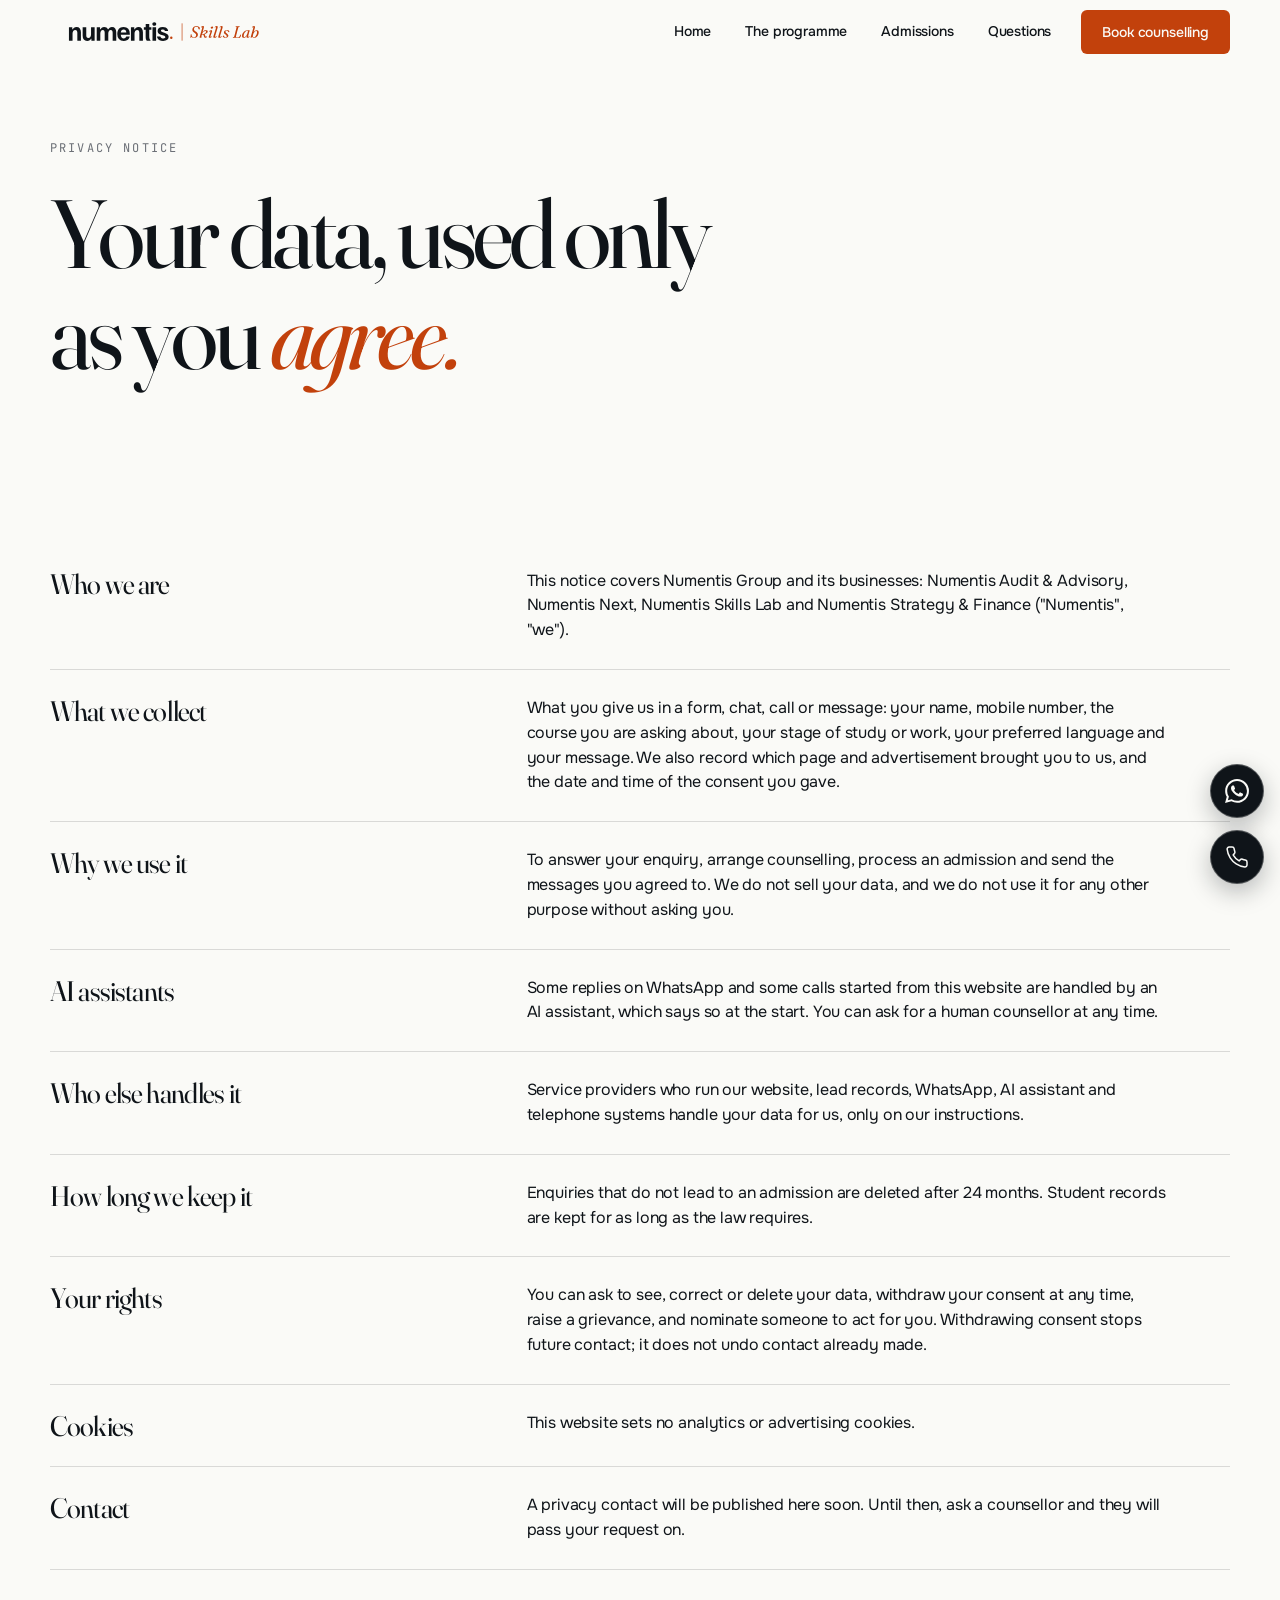
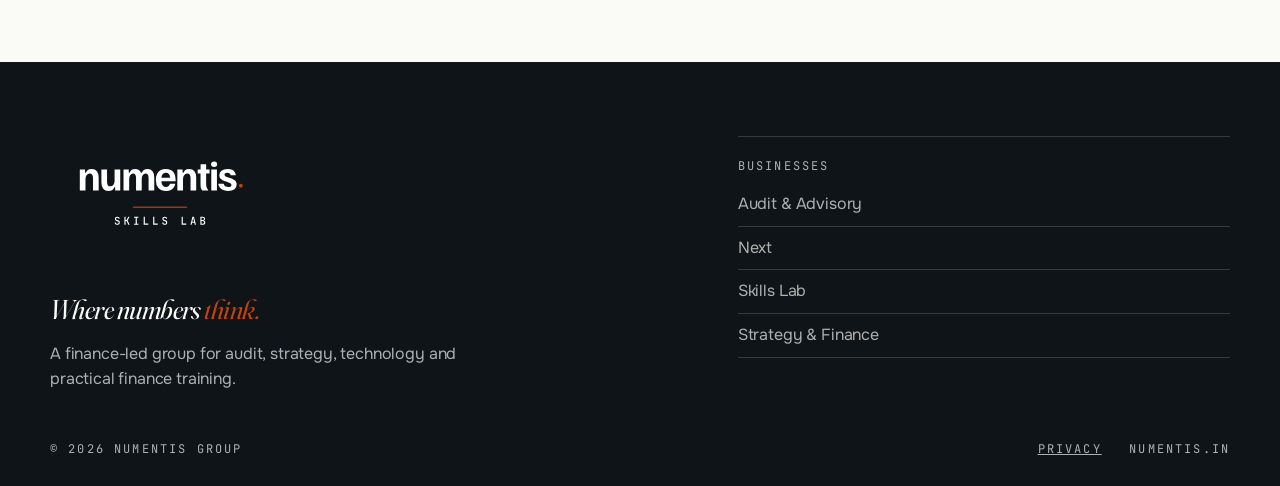
==== privacy.html @ 8b5a7e6c "Add privacy notice page (needed to publish the Meta WhatsApp app) Client's draft wording, adjusted t" ====
<!doctype html>
<html lang="en" class="no-js">
<head>
<meta charset="utf-8">
<meta name="viewport" content="width=device-width,initial-scale=1">
<title>Privacy notice | Numentis Skills Lab</title>
<meta name="description" content="How Numentis uses the details you share in forms, WhatsApp chats and calls.">
<meta name="theme-color" content="#FAFAF7">
<meta property="og:title" content="Privacy notice | Numentis Skills Lab">
<meta property="og:description" content="How Numentis uses the details you share in forms, WhatsApp chats and calls.">
<meta property="og:type" content="website">
<link rel="icon" href="/assets/favicon.svg" type="image/svg+xml">
<link rel="apple-touch-icon" href="/assets/apple-touch-icon.png">
<link rel="preload" href="/assets/fonts/fraunces-normal.woff2" as="font" type="font/woff2" crossorigin>
<link rel="preload" href="/assets/fonts/onest.woff2" as="font" type="font/woff2" crossorigin>
<link rel="stylesheet" href="/assets/site.css">
</head>
<body>
<a class="skip" href="#main">Skip to content</a>
<div class="progress" aria-hidden="true"></div>
<header class="head">
  <div class="wrap">
    <a class="brand" href="/" aria-label="Numentis Skills Lab, home"><img src="/assets/logo-skills-lab-horizontal-ink.svg" width="226" height="52" alt="Numentis Skills Lab"></a>
    <nav class="nav" aria-label="Main">
      <a href="/">Home</a>
      <a href="/programme">The programme</a>
      <a href="/#admissions">Admissions</a>
      <a href="/programme#questions">Questions</a>
      <a class="btn btn--primary" href="#" data-counsel>Book counselling</a>
    </nav>
    <button class="burger" id="menuOpen" aria-label="Open menu" aria-expanded="false" aria-controls="menu"><i></i></button>
  </div>
</header>
<div class="menu dark" id="menu" aria-hidden="true">
  <div class="menu__top"><img src="/assets/logo-skills-lab-horizontal-white.svg" width="192" height="44" alt="Numentis Skills Lab"><button class="menu__x" id="menuX" aria-label="Close menu">&times;</button></div>
  <nav aria-label="Mobile">
    <a href="/">Home</a>
    <a href="/programme">The programme</a>
    <a href="/#admissions">Admissions</a>
    <a href="/programme#questions">Questions</a>
  </nav>
  <a class="btn btn--primary" href="#" data-counsel>Book counselling</a>
</div>

<main id="main">
<section class="phero">
  <div class="wrap">
    <p class="label">Privacy notice</p>
    <h1 aria-label="Your data, used only as you agree."><span class="ln" aria-hidden="true"><span>Your data, used only</span></span><span class="ln" aria-hidden="true"><span>as you <em>agree.</em></span></span></h1>
  </div>
</section>
<section class="sec legal">
  <div class="wrap">
<div class="legal__row"><h2>Who we are</h2><p>This notice covers Numentis Group and its businesses: Numentis Audit &amp; Advisory, Numentis Next, Numentis Skills Lab and Numentis Strategy &amp; Finance ("Numentis", "we").</p></div><div class="legal__row"><h2>What we collect</h2><p>What you give us in a form, chat, call or message: your name, mobile number, the course you are asking about, your stage of study or work, your preferred language and your message. We also record which page and advertisement brought you to us, and the date and time of the consent you gave.</p></div><div class="legal__row"><h2>Why we use it</h2><p>To answer your enquiry, arrange counselling, process an admission and send the messages you agreed to. We do not sell your data, and we do not use it for any other purpose without asking you.</p></div><div class="legal__row"><h2>AI assistants</h2><p>Some replies on WhatsApp and some calls started from this website are handled by an AI assistant, which says so at the start. You can ask for a human counsellor at any time.</p></div><div class="legal__row"><h2>Who else handles it</h2><p>Service providers who run our website, lead records, WhatsApp, AI assistant and telephone systems handle your data for us, only on our instructions.</p></div><div class="legal__row"><h2>How long we keep it</h2><p>Enquiries that do not lead to an admission are deleted after 24 months. Student records are kept for as long as the law requires.</p></div><div class="legal__row"><h2>Your rights</h2><p>You can ask to see, correct or delete your data, withdraw your consent at any time, raise a grievance, and nominate someone to act for you. Withdrawing consent stops future contact; it does not undo contact already made.</p></div><div class="legal__row"><h2>Cookies</h2><p>This website sets no analytics or advertising cookies.</p></div><div class="legal__row"><h2>Contact</h2><p>A privacy contact will be published here soon. Until then, ask a counsellor and they will pass your request on.</p></div>
  </div>
</section>
</main>
<footer class="foot">
  <div class="wrap">
    <div class="foot__grid">
      <div class="foot__brand">
        <img src="/assets/logo-skills-lab-stacked-white.svg" width="220" height="116" alt="Numentis Skills Lab">
        <p class="tag">Where numbers <em>think.</em></p>
        <p class="about">A finance-led group for audit, strategy, technology and practical finance training.</p>
      </div>
      <div class="foot__biz">
        <p class="label" style="margin-bottom:8px">Businesses</p>
        <ul><li>Audit &amp; Advisory</li><li>Next</li><li>Skills Lab</li><li>Strategy &amp; Finance</li></ul>
      </div>
    </div>
    <div class="foot__base"><p class="label">&copy; 2026 Numentis Group</p><p class="label"><a href="/privacy">Privacy</a> &nbsp; numentis.in</p></div>
  </div>
</footer>

<dialog id="counsel" aria-labelledby="dlgT">
  <div class="dlg">
    <form novalidate data-endpoint="/api/lead">
      <div class="dlg__top"><div><p class="label">Counselling</p><h2 id="dlgT">Book a counselling <em>session.</em></h2></div><button type="button" class="x" data-close aria-label="Close">&times;</button></div>
      <p class="s">Leave your number and a counsellor will call or WhatsApp you, in English or Malayalam.</p>
      <div class="field"><label class="label" for="fullname">Your name</label><input id="fullname" name="fullname" autocomplete="name" required></div>
      <div class="field"><label class="label" for="mobile">Mobile number (WhatsApp)</label><input id="mobile" name="mobile" type="tel" inputmode="tel" autocomplete="tel" placeholder="+91" required></div>
      <div class="field"><label class="label" for="who">You are</label><select id="who" name="who" required><option value="">Choose one</option><option>Final-year student</option><option>Graduate, looking for work</option><option>Working in accounts</option><option>Parent or guardian</option><option>Other</option></select></div>
      <div class="field"><label class="label" for="lang">Talk to me in</label><select id="lang" name="lang"><option>English</option><option>Malayalam</option></select></div>
      <div class="field field--c"><input type="checkbox" id="consent" name="consent"><label for="consent">I agree that Numentis may contact me about this enquiry by phone, WhatsApp or email.</label></div>
      <p class="err" role="alert"></p>
      <button class="btn btn--primary" type="submit">Book counselling</button>
    </form>
    
    <div class="done" hidden>
      <div class="dlg__top"><div><p class="label">Counselling</p><h2>Thank you.</h2></div><button type="button" class="x" data-close aria-label="Close">&times;</button></div>
      <p class="s">Preview: this form is not yet connected to the lead system, so nothing was sent.</p>
    </div>
  </div>
</dialog>

<div class="dock" role="group" aria-label="Contact"><button type="button" class="dock__b" data-counsel aria-label="Ask a counsellor to WhatsApp you" title="Ask a counsellor to WhatsApp you"><svg viewBox="0 0 24 24" fill="currentColor" aria-hidden="true"><path d="M17.472 14.382c-.297-.149-1.758-.867-2.03-.967-.273-.099-.471-.148-.67.15-.197.297-.767.966-.94 1.164-.173.199-.347.223-.644.075-.297-.15-1.255-.463-2.39-1.475-.883-.788-1.48-1.761-1.653-2.059-.173-.297-.018-.458.13-.606.134-.133.298-.347.446-.52.149-.174.198-.298.298-.497.099-.198.05-.371-.025-.52-.075-.149-.669-1.612-.916-2.207-.242-.579-.487-.5-.669-.51-.173-.008-.371-.01-.57-.01-.198 0-.52.074-.792.372-.272.297-1.04 1.016-1.04 2.479 0 1.462 1.065 2.875 1.213 3.074.149.198 2.096 3.2 5.077 4.487.709.306 1.262.489 1.694.625.712.227 1.36.195 1.871.118.571-.085 1.758-.719 2.006-1.413.248-.694.248-1.289.173-1.413-.074-.124-.272-.198-.57-.347m-5.421 7.403h-.004a9.87 9.87 0 0 1-5.031-1.378l-.361-.214-3.741.982.998-3.648-.235-.374a9.86 9.86 0 0 1-1.51-5.26c.001-5.45 4.436-9.884 9.888-9.884 2.64 0 5.122 1.03 6.988 2.898a9.825 9.825 0 0 1 2.893 6.994c-.003 5.45-4.437 9.884-9.885 9.884m8.413-18.297A11.815 11.815 0 0 0 12.05 0C5.495 0 .16 5.335.157 11.892c0 2.096.547 4.142 1.588 5.945L.057 24l6.305-1.654a11.882 11.882 0 0 0 5.683 1.448h.005c6.554 0 11.89-5.335 11.893-11.893a11.821 11.821 0 0 0-3.48-8.413z"/></svg></button><button type="button" class="dock__b" data-counsel aria-label="Request a call back" title="Request a call back"><svg viewBox="0 0 24 24" fill="none" stroke="currentColor" stroke-width="1.5" stroke-linejoin="round" aria-hidden="true"><path d="M22 16.92v3a2 2 0 0 1-2.18 2 19.79 19.79 0 0 1-8.63-3.07 19.5 19.5 0 0 1-6-6 19.79 19.79 0 0 1-3.07-8.67A2 2 0 0 1 4.11 2h3a2 2 0 0 1 2 1.72c.13.96.36 1.9.7 2.81a2 2 0 0 1-.45 2.11L8.09 9.91a16 16 0 0 0 6 6l1.27-1.27a2 2 0 0 1 2.11-.45c.91.34 1.85.57 2.81.7A2 2 0 0 1 22 16.92z"/></svg></button></div>
<script src="/assets/site.js" defer></script>
</body>
</html>
---- assets/site.css ----
/* Numentis Skills Lab — brand rules from the Numentis Brand Manual (ch 05–08, 8.1)
   Palette: #C2410C terracotta · #0F1419 ink · #FAFAF7 paper · #F5F1EA cream · #6B6F76 mute grey.
   Type: Fraunces (display) · Onest (body) · JetBrains Mono (labels, numerics). */
/* Brand typefaces, self-hosted (SIL OFL): Fraunces, Onest, JetBrains Mono. Latin subsets; the rupee sign comes from Fraunces. */
@font-face{font-family:'Fraunces';font-style:normal;font-weight:100 900;font-display:swap;src:url(/assets/fonts/fraunces-normal.woff2) format('woff2')}
@font-face{font-family:'Fraunces';font-style:italic;font-weight:100 900;font-display:swap;src:url(/assets/fonts/fraunces-italic.woff2) format('woff2')}
@font-face{font-family:'Fraunces';font-style:normal;font-weight:100 900;font-display:swap;src:url(/assets/fonts/fraunces-rupee.woff2) format('woff2');unicode-range:U+20B9}
@font-face{font-family:'Onest';font-style:normal;font-weight:100 900;font-display:swap;src:url(/assets/fonts/onest.woff2) format('woff2')}
@font-face{font-family:'JetBrains Mono';font-style:normal;font-weight:400;font-display:swap;src:url(/assets/fonts/jetbrains-mono-400.woff2) format('woff2')}
@font-face{font-family:'JetBrains Mono';font-style:normal;font-weight:500;font-display:swap;src:url(/assets/fonts/jetbrains-mono-500.woff2) format('woff2')}
:root{
  --terra:#C2410C;--ink:#0F1419;--paper:#FAFAF7;--cream:#F5F1EA;--mute:#6B6F76;
  --hair:rgba(15,20,25,.14);--hair-d:rgba(250,250,247,.16);--on-dark:rgba(250,250,247,.68);
  --serif:'Fraunces',Georgia,serif;--sans:'Onest',system-ui,-apple-system,sans-serif;--mono:'JetBrains Mono',ui-monospace,monospace;
  --gut:clamp(20px,3.6vw,51.84px);--max:1180px;--hdr:64px;
  --ease:cubic-bezier(.2,.8,.2,1);
}
*,*::before,*::after{box-sizing:border-box}
html{scroll-behavior:smooth;-webkit-text-size-adjust:100%;scroll-padding-top:calc(var(--hdr) + 12px)}
body{margin:0;background:var(--paper);color:var(--ink);font-family:var(--sans);font-size:16px;font-weight:400;line-height:1.55;letter-spacing:-.01em;-webkit-font-smoothing:antialiased;overflow-x:hidden}
img,svg{display:block;max-width:100%}
a{color:inherit}
ul{list-style:none;margin:0;padding:0}
p{margin:0}
h1,h2,h3{margin:0;font-weight:400}
h1,h2{font-family:var(--serif);font-weight:400;line-height:1.05;letter-spacing:-.03em;font-variation-settings:"opsz" 144}
h1 em,h2 em{font-style:italic;color:var(--terra)}
h3{font-family:var(--serif);font-weight:400;line-height:1.15;letter-spacing:-.02em;font-variation-settings:"opsz" 72}
.label,.eyebrow{font-family:var(--mono);font-size:11px;font-weight:400;letter-spacing:.18em;text-transform:uppercase;line-height:1.5;color:var(--mute)}
.metric{font-family:var(--mono);font-weight:500;font-variant-numeric:tabular-nums;letter-spacing:-.02em}
.wrap{width:100%;max-width:calc(var(--max) + var(--gut)*2);margin-inline:auto;padding-inline:var(--gut)}
.skip{position:absolute;left:-999px;top:8px;background:var(--ink);color:var(--paper);padding:10px 16px;z-index:100;border-radius:4px}
.skip:focus{left:8px}
:focus-visible{outline:2px solid var(--terra);outline-offset:3px}

/* progress rule */
.progress{position:fixed;left:0;top:0;height:2px;width:100%;background:var(--terra);transform:scaleX(0);transform-origin:left;z-index:60}

/* buttons */
.btn{display:inline-flex;align-items:center;justify-content:center;gap:10px;min-height:50px;padding:0 26px;border:1px solid transparent;border-radius:6px;font:500 15px/1 var(--sans);letter-spacing:-.01em;text-decoration:none;cursor:pointer;transition:background .25s ease,color .25s ease,border-color .25s ease,transform .25s var(--ease)}
.btn--primary{background:var(--terra);color:var(--paper)}
.btn--primary:hover{background:var(--ink);color:var(--paper);transform:translateY(-2px)}
.dark .btn--primary:hover{background:var(--paper);color:var(--ink)}
.btn--line{border-color:currentColor;background:transparent;color:inherit}
.btn--line:hover{background:var(--ink);color:var(--paper);border-color:var(--ink);transform:translateY(-2px)}
.dark .btn--line{background:var(--ink)}
.dark .btn--line:hover{background:var(--paper);color:var(--ink);border-color:var(--paper)}
.btn .arr{display:inline-block;transition:transform .25s var(--ease)}
.btn:hover .arr{transform:translateX(4px)}

/* header */
.head{position:sticky;top:0;z-index:50;background:rgba(250,250,247,.92);backdrop-filter:saturate(1.2) blur(10px);-webkit-backdrop-filter:saturate(1.2) blur(10px);border-bottom:1px solid transparent;transition:border-color .3s ease}
.head.scrolled{border-bottom-color:var(--hair)}
.head .wrap{display:flex;align-items:center;justify-content:space-between;height:var(--hdr);gap:24px}
.brand{display:block;padding:10px 0}
.brand img{height:52px;width:auto}
.nav{display:flex;align-items:center;gap:6px}
.nav a{position:relative;padding:10px 14px;text-decoration:none;font-weight:500;font-size:14px}
.nav a::after{content:"";position:absolute;left:14px;right:14px;bottom:5px;height:1px;background:var(--ink);transform:scaleX(0);transform-origin:left;transition:transform .35s var(--ease)}
.nav a:hover::after,.nav a[aria-current="page"]::after{transform:scaleX(1)}
.head .btn{min-height:44px;padding:0 20px;margin-left:10px}
.burger{display:none;width:46px;height:46px;border:1px solid var(--ink);border-radius:6px;background:transparent;cursor:pointer;position:relative}
.burger i,.burger i::before{position:absolute;left:12px;right:12px;height:1.5px;background:var(--ink);content:"";transition:transform .3s var(--ease)}
.burger i{top:21px}.burger i::before{left:0;right:0;top:-6px;box-shadow:0 12px 0 var(--ink)}
.menu{position:fixed;inset:0;z-index:70;background:var(--ink);color:var(--paper);padding:0 var(--gut) 32px;display:flex;flex-direction:column;visibility:hidden;clip-path:inset(0 0 100% 0);transition:clip-path .5s var(--ease),visibility 0s .5s}
.menu.open{visibility:visible;clip-path:inset(0);transition:clip-path .5s var(--ease)}
.menu__top{display:flex;justify-content:space-between;align-items:center;height:var(--hdr)}
.menu__top img{height:44px;width:auto}
.menu__x{width:46px;height:46px;border:1px solid var(--hair-d);border-radius:6px;background:transparent;color:var(--paper);cursor:pointer;font:400 22px/1 var(--sans)}
.menu nav{display:flex;flex-direction:column;margin-top:8vh;flex:1}
.menu nav a{font-family:var(--serif);font-size:clamp(2.2rem,7.2vw,2.45rem);line-height:1.15;letter-spacing:-.03em;font-variation-settings:"opsz" 144;text-decoration:none;padding:8px 0;border-bottom:1px solid var(--hair-d)}
.menu .btn{width:100%;margin-top:24px}

/* sections */
.sec{padding-block:clamp(72px,7.2vw,108px);position:relative}
.sec--cream{background:var(--cream)}
.dark{background:var(--ink);color:var(--paper)}
.dark .label,.dark .eyebrow{color:var(--on-dark)}
.rule{height:1px;background:var(--hair);border:0;margin:0}

/* HERO ------------------------------------------------ */
.hero{position:relative;overflow:hidden;min-height:calc(100svh - var(--hdr));display:flex;flex-direction:column;justify-content:space-between;padding-top:clamp(40px,5.04vw,69.12px)}
.hero__ruled,.hero__lit,.hero__grain{position:absolute;inset:0;pointer-events:none}
.hero__ruled{background-image:repeating-linear-gradient(to bottom,transparent 0 51px,rgba(107,111,118,.14) 51px 52px)}
.hero__lit{background-image:repeating-linear-gradient(to bottom,transparent 0 51px,rgba(250,250,247,.38) 51px 52px);-webkit-mask-image:radial-gradient(circle 280px at var(--mx,70%) var(--my,35%),#000 0,transparent 100%);mask-image:radial-gradient(circle 280px at var(--mx,70%) var(--my,35%),#000 0,transparent 100%)}
.hero__grain{opacity:.5;mix-blend-mode:soft-light;background-image:url("data:image/svg+xml;utf8,<svg xmlns='http://www.w3.org/2000/svg' width='220' height='220'><filter id='n'><feTurbulence type='fractalNoise' baseFrequency='.9' numOctaves='2' stitchTiles='stitch'/><feColorMatrix values='0 0 0 0 1  0 0 0 0 1  0 0 0 0 1  0 0 0 .55 0'/></filter><rect width='100%' height='100%' filter='url(%23n)'/></svg>")}
.hero .wrap{position:relative}
.hero__eyebrow{display:flex;justify-content:space-between;gap:16px;flex-wrap:wrap}
.hero h1{font-size:clamp(3.4rem,9.5vw,9rem);margin-top:clamp(24px,3.6vw,46.08px);letter-spacing:-.04em}
.hero h1 .ln{display:block;overflow:hidden;padding-bottom:.08em;margin-bottom:-.08em}
.hero h1 .ln>span{display:inline-block}
.hero__row{display:grid;grid-template-columns:minmax(0,1fr) minmax(0,1fr);gap:clamp(24px,3.6vw,57.6px);align-items:end;margin-top:clamp(32px,3.6vw,51.84px)}
.hero__lead{font-size:clamp(14.4px,1.08vw,14.4px);line-height:1.5;color:var(--on-dark);max-width:30em}
.hero__act{display:flex;flex-wrap:wrap;gap:12px;justify-content:flex-end}
.hero__note{margin-top:20px;text-align:right}
.ticker{position:relative;border-top:1px solid var(--hair-d);margin-top:clamp(40px,4.32vw,63.36px);overflow:hidden;padding:18px 0}
.ticker__track{display:flex;width:max-content;animation:tick 38s linear infinite}
.ticker__track span{font-family:var(--mono);font-size:12px;letter-spacing:.18em;text-transform:uppercase;color:var(--on-dark);padding-right:36px;white-space:nowrap}
.ticker__track span::after{content:"—";margin-left:36px;color:var(--mute)}
@keyframes tick{to{transform:translateX(-50%)}}

/* intro words */
.js .hero h1 .ln>span{transform:translateY(105%);transition:transform 1s var(--ease)}
.js .hero.go h1 .ln>span{transform:none}
.js .hero.go h1 .ln:nth-child(2)>span{transition-delay:.12s}
.js .hero [data-in]{opacity:0;transform:translateY(16px);transition:opacity .8s ease,transform .9s var(--ease)}
.js .hero.go [data-in]{opacity:1;transform:none}
.js .hero.go [data-in="1"]{transition-delay:.5s}.js .hero.go [data-in="2"]{transition-delay:.65s}.js .hero.go [data-in="3"]{transition-delay:.8s}

/* GAP — words light up on scroll */
.gap{padding-block:clamp(88px,8.64vw,129.6px)}
.gap__t{font-family:var(--serif);font-weight:400;font-size:clamp(1.9rem,3.17vw,2.81rem);line-height:1.12;letter-spacing:-.03em;font-variation-settings:"opsz" 144;max-width:22em;margin-top:28px}
.gap__t .w{color:rgba(15,20,25,.2);transition:color .35s ease}
.gap__t .w.lit{color:var(--ink)}
.no-js .gap__t .w{color:var(--ink)}
.gap__p{margin-top:48px;max-width:36em;color:rgba(15,20,25,.8);font-size:16px}
.gap h2{font-size:clamp(2.4rem,4.32vw,4.03rem);margin-top:24px}

/* position */
.pos__t{font-family:var(--serif);font-weight:400;font-size:clamp(1.6rem,2.3vw,1.94rem);line-height:1.15;letter-spacing:-.03em;font-variation-settings:"opsz" 144;max-width:22em;margin-top:22px}

/* PROGRAMME AT A GLANCE (scroll spy) */
.glance{display:grid;grid-template-columns:minmax(0,5fr) minmax(0,6fr);gap:clamp(32px,4.32vw,79.2px)}
.glance__stick{position:sticky;top:calc(var(--hdr) + 40px);align-self:start}
.glance h2{font-size:clamp(2.4rem,3.74vw,3.46rem);margin-top:22px}
.glance__sub{margin-top:24px;max-width:28em;color:rgba(15,20,25,.8);font-size:16px}
.now{margin-top:44px;border-top:1px solid var(--ink);padding-top:18px}
.now__n{font-size:clamp(4.5rem,6.48vw,6.12rem);line-height:.9;color:var(--ink)}
.now__n small{font-size:.28em;color:var(--mute);margin-left:.4em;letter-spacing:0}
.now__t{margin-top:12px;font-family:var(--serif);font-size:clamp(1.22rem,1.44vw,1.22rem);letter-spacing:-.02em;min-height:2.4em;transition:opacity .25s ease}
.glance__go{margin-top:30px}
.tasks li{padding:clamp(30px,3.96vw,50.4px) 0;border-top:1px solid var(--hair);display:grid;grid-template-columns:5.5em 1fr;gap:20px;opacity:.32;transition:opacity .4s ease}
.tasks li:last-child{border-bottom:1px solid var(--hair)}
.tasks li.on{opacity:1}
.tasks .code{font-family:var(--mono);font-weight:500;font-size:clamp(1.3rem,1.58vw,1.37rem);letter-spacing:.02em;padding-top:.25em}
.tasks h3{font-size:clamp(1.6rem,2.23vw,1.94rem);letter-spacing:-.03em;line-height:1.1}
.tasks .tool{display:inline-block;margin-top:16px;border:1px solid var(--hair);border-radius:4px;padding:5px 10px}
.no-js .tasks li{opacity:1}
.stats{display:grid;grid-template-columns:repeat(4,minmax(0,1fr));margin-top:clamp(56px,5.76vw,79.2px);border-top:1px solid var(--ink)}
.stats>div{padding:26px 24px 0 0}
.stats>div+div{padding-left:24px;border-left:1px solid var(--hair)}
.stats .metric{font-size:clamp(1.6rem,2.45vw,2.23rem);line-height:1.05;display:block;margin-top:10px;white-space:nowrap}

/* WHO — big rows */
.who__h{font-size:clamp(2.4rem,4.46vw,4.18rem);margin-top:24px;max-width:12em}
.rows{margin-top:clamp(40px,4.32vw,57.6px);border-top:1px solid var(--ink)}
.rows li{display:grid;grid-template-columns:4em 1fr;gap:16px;align-items:baseline;padding:clamp(22px,2.3vw,28.8px) 0;border-bottom:1px solid var(--hair);transition:padding-left .45s var(--ease),background .3s ease}
.rows li:hover{padding-left:clamp(10px,1.44vw,20.16px);background:var(--paper)}
.rows .n{font-family:var(--mono);font-size:12px;letter-spacing:.18em;color:var(--mute)}
.rows h3{font-size:clamp(1.5rem,2.45vw,2.16rem);letter-spacing:-.03em}

/* STEPS */
.steps h2{font-size:clamp(2.4rem,4.32vw,3.89rem);margin-top:24px}
.steps__intro{margin-top:24px;max-width:30em;color:rgba(15,20,25,.8);font-size:16px}
.steps__grid{display:grid;grid-template-columns:repeat(3,minmax(0,1fr));gap:clamp(20px,2.16vw,34.56px);margin-top:clamp(48px,5.04vw,69.12px);position:relative}
.steps__line{position:absolute;left:0;right:0;top:0;height:1px;background:var(--hair)}
.steps__line i{position:absolute;inset:0;background:var(--terra);transform:scaleX(0);transform-origin:left;transition:transform 1.6s var(--ease)}
.steps__grid.in .steps__line i{transform:scaleX(1)}
.step{padding-top:28px}
.step .metric{font-size:clamp(2.6rem,3.6vw,3.17rem);line-height:1;color:var(--ink)}
.step h3{font-size:clamp(1.37rem,1.58vw,1.37rem);margin-top:22px}
.step p{margin-top:12px;color:rgba(15,20,25,.8);max-width:24em}

/* CTA */
.cta{text-align:left}
.cta__grid{display:grid;grid-template-columns:minmax(0,1.2fr) minmax(0,.8fr);gap:clamp(28px,4.32vw,72px);align-items:end}
.cta h2{font-size:clamp(2.4rem,4.32vw,3.89rem);margin-top:22px}
.cta p.lead{font-size:16px;color:rgba(15,20,25,.8);max-width:26em}
.cta .btn{margin-top:26px}
.talk{display:flex;flex-wrap:wrap;gap:12px}
.legal__row{display:grid;grid-template-columns:minmax(0,1fr) minmax(0,1.6fr);gap:clamp(16px,2.88vw,46px);padding:26px 0;border-bottom:1px solid var(--hair)}
.legal__row h2{font-size:clamp(1.5rem,2.2vw,1.9rem)}
.legal__row p{max-width:40em}
.foot__base a{color:inherit}
@media (max-width:700px){.legal__row{grid-template-columns:1fr}}
.dock{position:fixed;right:max(16px,env(safe-area-inset-right));bottom:max(16px,env(safe-area-inset-bottom));z-index:40;display:flex;flex-direction:column;gap:12px;transition:transform .4s var(--ease)}
.voice-on .dock{transform:translateY(-88px)}
.dock__b{width:54px;height:54px;padding:0;border-radius:50%;display:grid;place-items:center;background:var(--ink);color:var(--paper);border:1px solid rgba(250,250,247,.28);box-shadow:0 8px 24px rgba(15,20,25,.28);cursor:pointer;transition:transform .25s var(--ease),background .25s ease,color .25s ease,border-color .25s ease}
.dock__b:hover,.dock__b:focus-visible{transform:translateY(-2px);background:var(--paper);color:var(--ink);border-color:var(--ink)}
.dock__b svg{width:24px;height:24px}
@media (max-width:700px){.dock{gap:10px}.dock__b{width:50px;height:50px}}
.cta .talk .btn,.dlg .talk .btn{margin-top:12px}

/* FOOTER */
.foot{background:var(--ink);color:var(--paper);padding:clamp(56px,5.76vw,79.2px) 0 28px}
.foot__grid{display:grid;grid-template-columns:minmax(0,1.3fr) minmax(0,1fr);gap:48px;align-items:start}
.foot__brand img{width:220px;height:auto}
.foot .tag{font-family:var(--serif);font-style:italic;font-size:1.7rem;letter-spacing:-.02em;font-variation-settings:"opsz" 144;margin-top:36px}
.foot .about{margin-top:12px;color:var(--on-dark);max-width:26em}
.foot__biz{border-top:1px solid var(--hair-d);padding-top:20px}
.foot__biz li{padding:9px 0;border-bottom:1px solid var(--hair-d);color:var(--on-dark)}
.foot__biz li.me{color:var(--paper)}
.foot__base{margin-top:48px;display:flex;justify-content:space-between;gap:16px;flex-wrap:wrap}

/* PROGRAMME PAGE ------------------------------------- */
.phero{padding-top:clamp(56px,5.76vw,86.4px);padding-bottom:clamp(48px,5.04vw,69.12px)}
.phero h1{font-size:clamp(3rem,7.56vw,7.2rem);margin-top:26px;letter-spacing:-.04em}
.phero h1 .ln{display:block;overflow:hidden;padding-bottom:.08em;margin-bottom:-.08em}
.phero h1 .ln>span{display:inline-block}
.js .phero h1 .ln>span{transform:translateY(105%);transition:transform 1s var(--ease)}
.js .phero.go h1 .ln>span{transform:none}
.js .phero.go h1 .ln:nth-child(2)>span{transition-delay:.12s}
.phero__lead{margin-top:clamp(28px,2.88vw,40.32px);max-width:32em;font-size:clamp(14.4px,1.08vw,14.4px);color:rgba(15,20,25,.8)}
.phero .btn{margin-top:30px}
.mods h2{font-size:clamp(2.2rem,3.6vw,3.17rem);margin-top:22px;max-width:14em}
.stack{margin-top:clamp(40px,4.32vw,57.6px);padding-bottom:clamp(20px,6vh,80px)}
.card{position:sticky;top:calc(var(--hdr) + 18px + var(--k)*16px);background:var(--paper);border:1px solid var(--ink);border-radius:6px;padding:clamp(24px,2.59vw,37.44px);margin-bottom:clamp(20px,5vh,56px);display:grid;grid-template-columns:minmax(0,1fr) minmax(0,1.7fr);gap:clamp(20px,2.88vw,46.08px);min-height:clamp(220px,34vh,320px)}
.card:nth-child(even){background:var(--cream)}
.card .metric{font-size:clamp(4rem,6.48vw,5.76rem);line-height:.9;color:var(--ink);display:block;margin-top:14px}
.card h3{font-size:clamp(1.6rem,2.16vw,1.87rem);letter-spacing:-.03em}
.card p:not(.label){margin-top:18px;color:rgba(15,20,25,.8);font-size:16px;max-width:34em}
.teach li{display:grid;grid-template-columns:minmax(0,1fr) minmax(0,1.3fr);gap:clamp(16px,2.88vw,46.08px);padding:26px 0;border-bottom:1px solid var(--hair)}
.teach li:first-child{border-top:1px solid var(--ink)}
.teach h3{font-size:clamp(1.3rem,1.58vw,1.3rem)}
.teach p{color:rgba(15,20,25,.8)}
.two{display:grid;grid-template-columns:minmax(0,1fr) minmax(0,1.2fr);gap:clamp(28px,4.32vw,72px);align-items:start}
.two h2{font-size:clamp(2.2rem,3.6vw,3.17rem);margin-top:22px}
.ticks li{padding:18px 0;border-bottom:1px solid var(--hair);font-size:16px}
.ticks li:first-child{border-top:1px solid var(--ink)}
.ticks li::before{content:"—";color:var(--mute);margin-right:14px}
.note{margin-top:28px;padding:20px 22px;border:1px solid var(--ink);border-radius:6px;background:var(--paper)}
.note p{margin-top:8px;color:rgba(15,20,25,.8)}
.fees{display:grid;grid-template-columns:repeat(2,minmax(0,1fr));margin-top:clamp(40px,4.32vw,57.6px);border-top:1px solid var(--ink)}
.fees>div{padding:26px 24px 0 0}
.fees>div+div{padding-left:24px;border-left:1px solid var(--hair)}
.fees .metric{display:block;font-size:clamp(2.6rem,5.04vw,4.32rem);line-height:1;margin-top:12px}
.fees__note{margin-top:28px;max-width:34em;color:rgba(15,20,25,.8);font-size:16px}
.faq{margin-top:clamp(36px,3.6vw,46.08px);border-top:1px solid var(--ink)}
.faq details{border-bottom:1px solid var(--hair)}
.faq summary{list-style:none;cursor:pointer;display:flex;justify-content:space-between;align-items:center;gap:24px;padding:24px 0;font-family:var(--serif);font-size:clamp(1.25rem,1.58vw,1.3rem);letter-spacing:-.02em;line-height:1.2;font-variation-settings:"opsz" 72}
.faq summary::-webkit-details-marker{display:none}
.faq summary i{position:relative;width:18px;height:18px;flex:none}
.faq summary i::before,.faq summary i::after{content:"";position:absolute;left:0;right:0;top:50%;height:1.5px;background:var(--ink);transition:transform .3s var(--ease)}
.faq summary i::after{transform:rotate(90deg)}
.faq details[open] summary i::after{transform:rotate(0)}
.faq details p{padding:0 0 26px;max-width:40em;color:rgba(15,20,25,.8);font-size:16px}

/* DIALOG */
dialog{border:0;padding:0;border-radius:8px;background:var(--paper);color:var(--ink);width:min(560px,calc(100vw - 32px));max-height:calc(100svh - 32px);overflow:auto}
dialog::backdrop{background:rgba(15,20,25,.72)}
.dlg{padding:clamp(24px,2.88vw,28.8px)}
.dlg__top{display:flex;justify-content:space-between;align-items:flex-start;gap:16px}
.dlg h2{font-size:clamp(1.87rem,2.88vw,1.87rem);margin-top:10px}
.dlg p.s{margin-top:12px;color:rgba(15,20,25,.8)}
.dlg .x{width:40px;height:40px;border:1px solid var(--hair);border-radius:6px;background:transparent;cursor:pointer;font-size:20px;line-height:1;color:var(--ink)}
.field{margin-top:18px}
.field label{display:block;margin-bottom:8px}
.field input,.field select{width:100%;min-height:50px;border:1px solid var(--ink);border-radius:6px;background:var(--paper);padding:0 14px;font:400 16px var(--sans);color:var(--ink)}
.field--c{display:flex;gap:12px;align-items:flex-start}
.field--c input{width:20px;height:20px;min-height:0;margin-top:2px;accent-color:var(--terra)}
.field--c label{margin:0;font-size:14px;line-height:1.45;color:rgba(15,20,25,.8)}
.dlg .btn{width:100%;margin-top:24px}
.err{margin-top:14px;color:var(--terra);font-size:14px;min-height:1.2em}
.done h2{margin-top:6px}

/* reveal */
.js [data-r]{opacity:0;transform:translateY(22px);transition:opacity .8s ease,transform .9s var(--ease);transition-delay:calc(var(--d,0)*.08s)}
.js [data-r].in{opacity:1;transform:none}

/* responsive */
@media (max-width:980px){
  .nav,.head .btn{display:none}
  .burger{display:block}
  .hero__row{grid-template-columns:1fr}
  .hero__act,.hero__note{justify-content:flex-start;text-align:left}
  .glance{grid-template-columns:1fr}
  .glance__stick{position:static}
  .now{display:none}
  .tasks li{opacity:1}
  .stats{grid-template-columns:repeat(2,minmax(0,1fr))}
  .stats>div:nth-child(3){border-left:0;padding-left:0}
  .stats>div:nth-child(n+3){margin-top:26px;border-top:1px solid var(--hair);padding-top:26px}
  .steps__grid{grid-template-columns:1fr}
  .cta__grid,.two,.foot__grid{grid-template-columns:1fr}
  .card{grid-template-columns:1fr;min-height:0;top:calc(var(--hdr) + 10px + var(--k)*10px)}
  .card .metric{font-size:3.4rem}
  .teach li{grid-template-columns:1fr;gap:8px}
}
@media (max-width:700px){
  .hero{min-height:0}
  .hero h1{font-size:clamp(3.4rem,17.5vw,7rem)}
  .hero__ruled{background-image:repeating-linear-gradient(to bottom,transparent 0 51px,rgba(107,111,118,.09) 51px 52px)}
  .hero__lit{opacity:.5}
  .phero h1{font-size:clamp(2.8rem,14vw,6rem)}
}
@media (max-width:560px){
  :root{--hdr:68px}
  .brand img{height:44px}
  .hero__act .btn{flex:1 1 100%}
  .fees{grid-template-columns:1fr}
  .fees>div+div{padding-left:0;border-left:0;margin-top:26px;border-top:1px solid var(--hair);padding-top:26px}
  .rows li{grid-template-columns:2.6em 1fr}
  .tasks li{grid-template-columns:3.6em 1fr}
}
@media (prefers-reduced-motion:reduce){
  *,*::before,*::after{animation:none!important;transition:none!important}
  html{scroll-behavior:auto}
  .js [data-r],.js .hero [data-in]{opacity:1;transform:none}
  .js .hero h1 .ln>span,.js .phero h1 .ln>span{transform:none}
  .gap__t .w{color:var(--ink)}
  .tasks li{opacity:1}
  .steps__line i{transform:scaleX(1)}
}

.stats .metric.sm,.fees .metric.sm{font-size:clamp(1.15rem,2vw,1.7rem);white-space:normal;line-height:1.2;padding-top:.5em}

.sec--cream .label,.card:nth-child(even) .label{color:rgba(15,20,25,.72)}
.foot .label{color:var(--on-dark)}
.note p.label{color:var(--mute);margin-top:0}
.rows .n{color:rgba(15,20,25,.72)}

.rs{font-family:var(--serif);font-weight:400;letter-spacing:0}
.arr svg{width:16px;height:16px;display:block}
.foot .tag em{color:var(--terra);font-style:italic}
/* v3 scale: compact layout, larger reading text, ticker anchored to bottom of first screen */
.hero{height:calc(100svh - var(--hdr));min-height:540px;padding-top:clamp(28px,4vw,56px)}
.hero h1{font-size:clamp(3.4rem,9vw,8.4rem);margin-top:clamp(16px,3vw,40px)}
.hero__row{margin-top:clamp(20px,3vw,44px)}
.hero__lead{font-size:clamp(17px,1.35vw,19px)}
.ticker{margin-top:auto;padding:14px 0}
.ticker__track span{font-size:12px}
.label{font-size:12px}
.card p:not(.label),.about,.foot__biz li{font-size:16px}
@media (max-width:700px){.hero{height:auto;min-height:calc(100svh - var(--hdr))}.hero h1{font-size:clamp(3.2rem,16vw,6.4rem)}.ticker{margin-top:32px}}
/* v4 hero: notebook grid. Every text row sits on a ruled line (pitch --rl). */
.hero{--rl:clamp(30px,min(3.05vw,5.2svh),48px);--hf:3;--bo1:.408;--bo2:-.665;--bo3:.338;--bo4:.405;height:calc(100svh - var(--hdr));min-height:470px;padding-top:var(--rl)}
.hero__ruled{background-image:repeating-linear-gradient(to bottom,transparent 0 calc(var(--rl) - 1px),rgba(107,111,118,.16) calc(var(--rl) - 1px) var(--rl))}
.hero__lit{background-image:repeating-linear-gradient(to bottom,transparent 0 calc(var(--rl) - 1px),rgba(250,250,247,.38) calc(var(--rl) - 1px) var(--rl))}
.hero__eyebrow{height:var(--rl);align-items:flex-start}
.hero__eyebrow .label{line-height:var(--rl);height:var(--rl);position:relative;top:calc(var(--bo1)*var(--rl) - 2px)}
.hero h1{font-size:calc(var(--rl)*var(--hf));line-height:1.05;margin-top:var(--rl);letter-spacing:-.04em}
.hero h1 .ln{height:calc(var(--rl)*4);padding:var(--rl) 0 0;margin:calc(var(--rl)*-1) 0 0;overflow:hidden;box-sizing:border-box}
.hero h1 .ln>span{display:block;line-height:1.05;position:relative;top:calc(var(--bo2)*var(--rl) - 2px)}
.hero__row{display:grid;grid-template-columns:minmax(0,1fr) minmax(0,1fr);gap:clamp(24px,3.6vw,57.6px);align-items:end;margin-top:var(--rl)}
.hero__row>div{min-height:calc(var(--rl)*3);display:flex;flex-direction:column;justify-content:flex-end}
.hero__lead{font-size:clamp(16px,calc(var(--rl)*.5),23px);line-height:var(--rl);letter-spacing:-.01em;font-weight:400;max-width:34em;position:relative;top:calc(var(--bo3)*var(--rl) - 2px)}
.hero__act{display:flex;flex-wrap:nowrap;align-items:flex-start;gap:12px;justify-content:flex-end;margin-top:0;height:var(--rl)}
.hero__act .btn{min-height:50px;height:auto;padding:0 26px;font-size:15px}
.hero__note{margin-top:20px;text-align:right;line-height:var(--rl);height:auto;margin-top:0;position:relative;top:calc(var(--bo4)*var(--rl) - 2px)}
.hero{justify-content:flex-start}
.hero .ticker{position:absolute;left:0;right:0;bottom:0;margin:0}
.phero__lead{font-size:clamp(16px,1.35vw,19px)}
@media (max-width:700px){
  .hero{--rl:26px;--hf:2.5;height:auto;min-height:0;padding-bottom:0}
  .hero h1{font-size:calc(var(--rl)*var(--hf))}
  .hero__row>div{min-height:0;display:block}
  .hero__act{justify-content:flex-start}
  .hero__act .btn{width:100%}
  .hero__note{text-align:left;margin-top:20px;top:0}
  .hero__row>div{margin-top:24px}
  .hero .ticker{position:relative;margin-top:32px}
}
@media (max-width:900px){.hero__act{height:auto;flex-wrap:wrap}.hero__note{margin-top:20px}.hero__row{grid-template-columns:1fr;align-items:start}.hero__row>div{min-height:0;display:block;margin-top:24px}.hero__act{justify-content:flex-start}.hero__note{text-align:left}.hero__lead{max-width:none}}
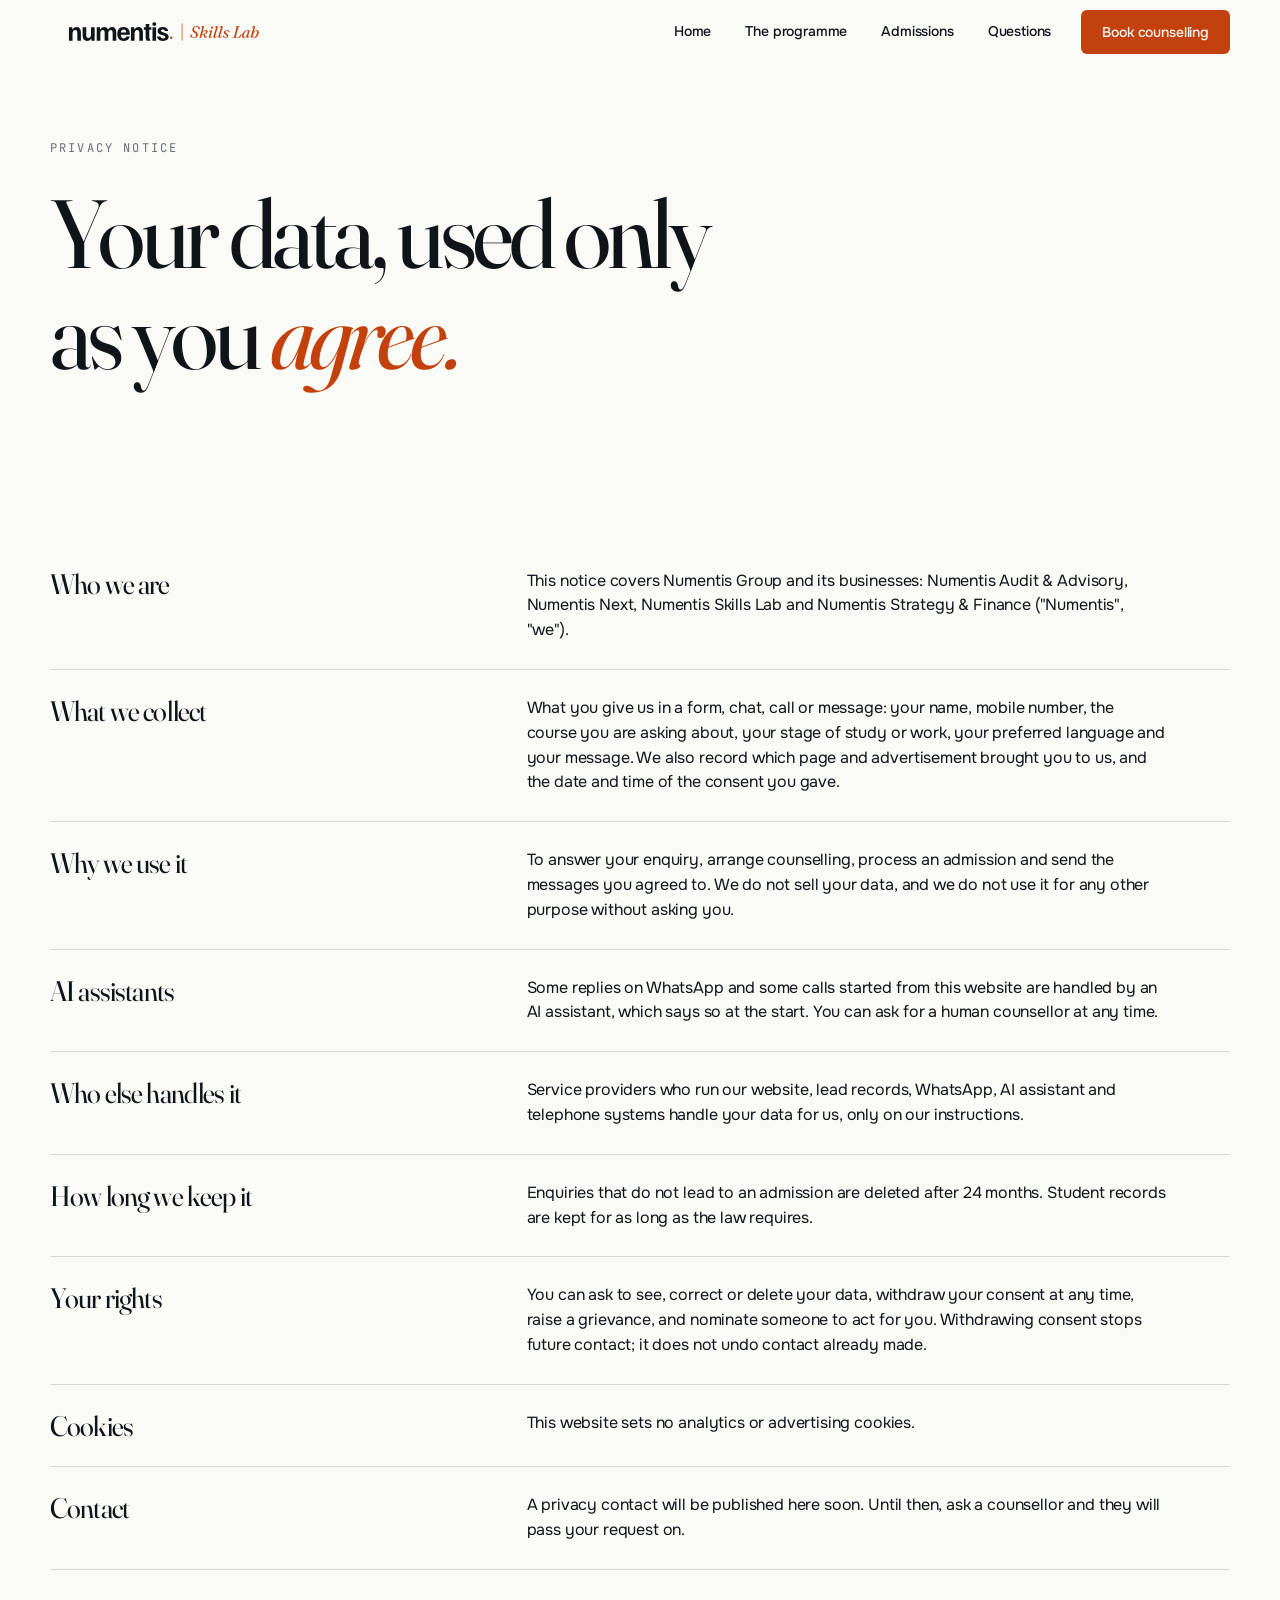
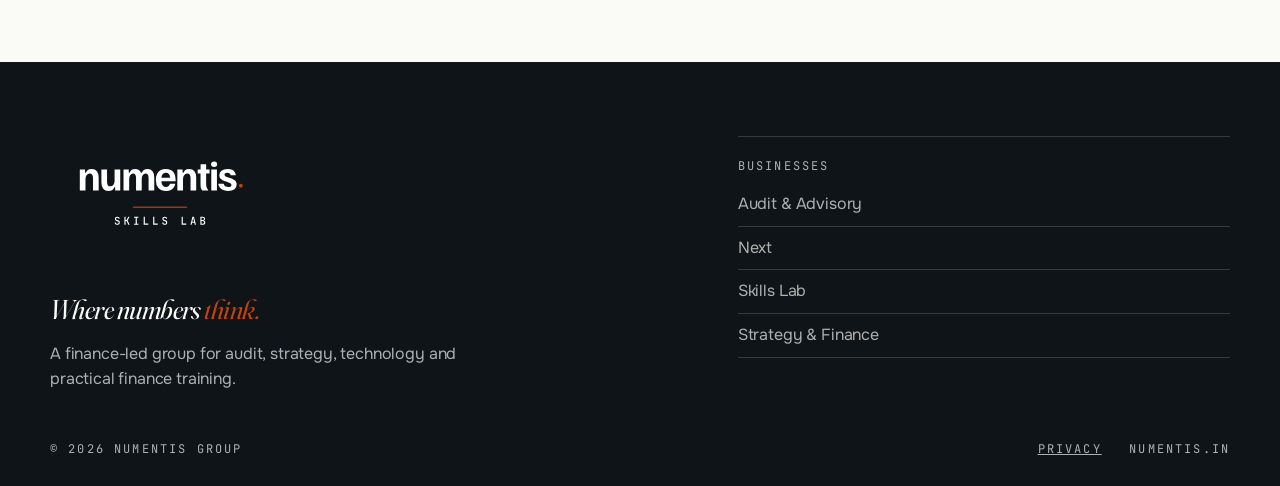
==== commit 0f20f614: "Client review site: hide WhatsApp and call features (they live on skills-lab-v2-ai) Co-Authored-By: " ====
--- a/privacy.html
+++ b/privacy.html
@@ -93,7 +93,6 @@
   </div>
 </dialog>
 
-<div class="dock" role="group" aria-label="Contact"><button type="button" class="dock__b" data-counsel aria-label="Ask a counsellor to WhatsApp you" title="Ask a counsellor to WhatsApp you"><svg viewBox="0 0 24 24" fill="currentColor" aria-hidden="true"><path d="M17.472 14.382c-.297-.149-1.758-.867-2.03-.967-.273-.099-.471-.148-.67.15-.197.297-.767.966-.94 1.164-.173.199-.347.223-.644.075-.297-.15-1.255-.463-2.39-1.475-.883-.788-1.48-1.761-1.653-2.059-.173-.297-.018-.458.13-.606.134-.133.298-.347.446-.52.149-.174.198-.298.298-.497.099-.198.05-.371-.025-.52-.075-.149-.669-1.612-.916-2.207-.242-.579-.487-.5-.669-.51-.173-.008-.371-.01-.57-.01-.198 0-.52.074-.792.372-.272.297-1.04 1.016-1.04 2.479 0 1.462 1.065 2.875 1.213 3.074.149.198 2.096 3.2 5.077 4.487.709.306 1.262.489 1.694.625.712.227 1.36.195 1.871.118.571-.085 1.758-.719 2.006-1.413.248-.694.248-1.289.173-1.413-.074-.124-.272-.198-.57-.347m-5.421 7.403h-.004a9.87 9.87 0 0 1-5.031-1.378l-.361-.214-3.741.982.998-3.648-.235-.374a9.86 9.86 0 0 1-1.51-5.26c.001-5.45 4.436-9.884 9.888-9.884 2.64 0 5.122 1.03 6.988 2.898a9.825 9.825 0 0 1 2.893 6.994c-.003 5.45-4.437 9.884-9.885 9.884m8.413-18.297A11.815 11.815 0 0 0 12.05 0C5.495 0 .16 5.335.157 11.892c0 2.096.547 4.142 1.588 5.945L.057 24l6.305-1.654a11.882 11.882 0 0 0 5.683 1.448h.005c6.554 0 11.89-5.335 11.893-11.893a11.821 11.821 0 0 0-3.48-8.413z"/></svg></button><button type="button" class="dock__b" data-counsel aria-label="Request a call back" title="Request a call back"><svg viewBox="0 0 24 24" fill="none" stroke="currentColor" stroke-width="1.5" stroke-linejoin="round" aria-hidden="true"><path d="M22 16.92v3a2 2 0 0 1-2.18 2 19.79 19.79 0 0 1-8.63-3.07 19.5 19.5 0 0 1-6-6 19.79 19.79 0 0 1-3.07-8.67A2 2 0 0 1 4.11 2h3a2 2 0 0 1 2 1.72c.13.96.36 1.9.7 2.81a2 2 0 0 1-.45 2.11L8.09 9.91a16 16 0 0 0 6 6l1.27-1.27a2 2 0 0 1 2.11-.45c.91.34 1.85.57 2.81.7A2 2 0 0 1 22 16.92z"/></svg></button></div>
 <script src="/assets/site.js" defer></script>
 </body>
 </html>
--- a/assets/site.css
+++ b/assets/site.css
@@ -174,7 +174,8 @@
 .foot__base a{color:inherit}
 @media (max-width:700px){.legal__row{grid-template-columns:1fr}}
 .dock{position:fixed;right:max(16px,env(safe-area-inset-right));bottom:max(16px,env(safe-area-inset-bottom));z-index:40;display:flex;flex-direction:column;gap:12px;transition:transform .4s var(--ease)}
-.voice-on .dock{transform:translateY(-88px)}
+.voice-on .dock{transform:translateY(-150px)}
+.voice-on .dock [data-voice]{display:none}
 .dock__b{width:54px;height:54px;padding:0;border-radius:50%;display:grid;place-items:center;background:var(--ink);color:var(--paper);border:1px solid rgba(250,250,247,.28);box-shadow:0 8px 24px rgba(15,20,25,.28);cursor:pointer;transition:transform .25s var(--ease),background .25s ease,color .25s ease,border-color .25s ease}
 .dock__b:hover,.dock__b:focus-visible{transform:translateY(-2px);background:var(--paper);color:var(--ink);border-color:var(--ink)}
 .dock__b svg{width:24px;height:24px}
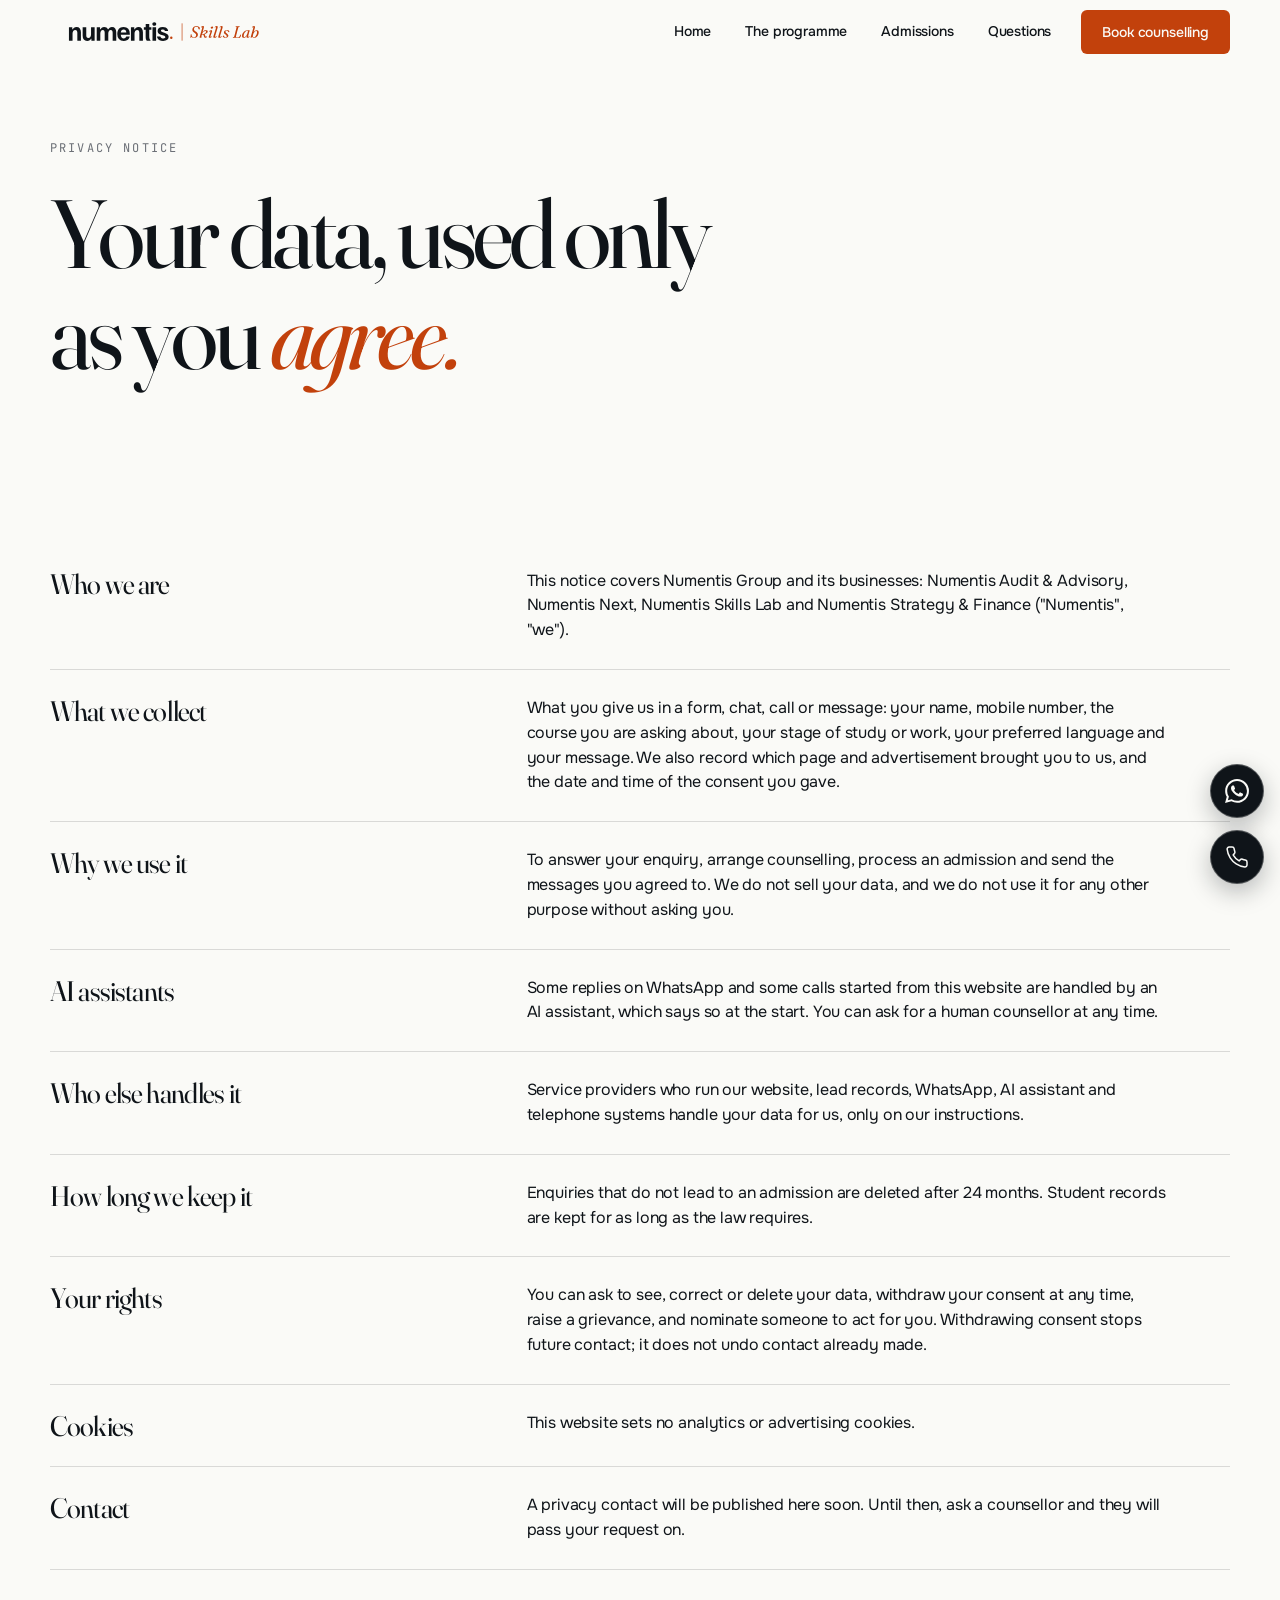
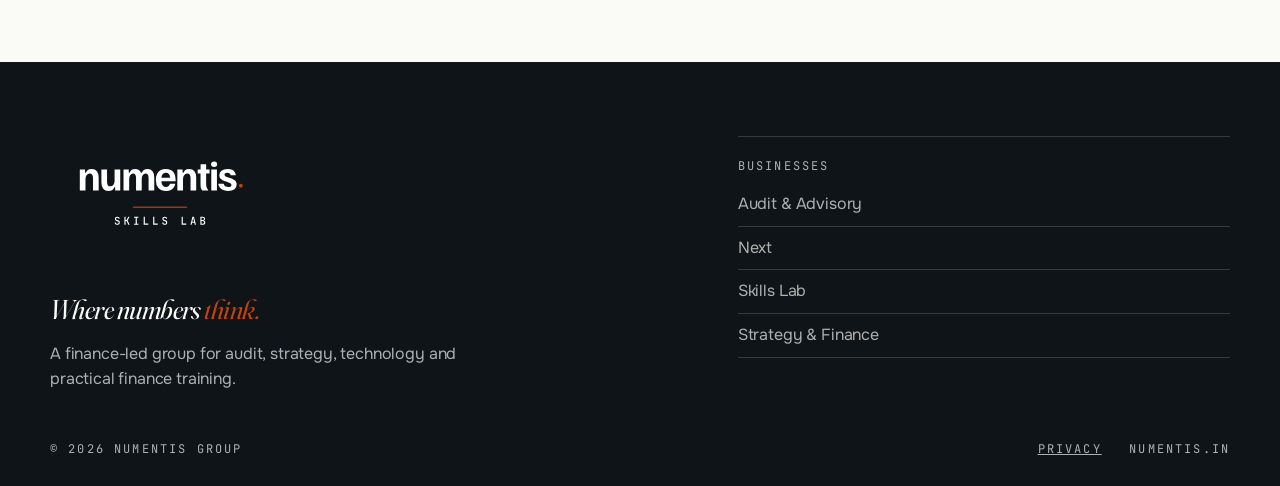
==== commit 7151de5c: "Speed: transform-only hero spotlight paused off screen, grain under it, 1.5 KB rupee font, year-long" ====
--- a/privacy.html
+++ b/privacy.html
@@ -13,7 +13,7 @@
 <link rel="apple-touch-icon" href="/assets/apple-touch-icon.png">
 <link rel="preload" href="/assets/fonts/fraunces-normal.woff2" as="font" type="font/woff2" crossorigin>
 <link rel="preload" href="/assets/fonts/onest.woff2" as="font" type="font/woff2" crossorigin>
-<link rel="stylesheet" href="/assets/site.css">
+<link rel="stylesheet" href="/assets/site.css?v=ad17c948e1">
 </head>
 <body>
 <a class="skip" href="#main">Skip to content</a>
@@ -85,7 +85,7 @@
       <p class="err" role="alert"></p>
       <button class="btn btn--primary" type="submit">Book counselling</button>
     </form>
-    
+    <div class="talk"><button type="button" class="btn btn--line" data-voice="agent_4501m89wekzhe6ys4kedff6spmjn">Talk to our AI assistant</button><a class="btn btn--line" href="https://wa.me/15551847712?text=Hi" target="_blank" rel="noopener">Chat on WhatsApp</a></div>
     <div class="done" hidden>
       <div class="dlg__top"><div><p class="label">Counselling</p><h2>Thank you.</h2></div><button type="button" class="x" data-close aria-label="Close">&times;</button></div>
       <p class="s">Preview: this form is not yet connected to the lead system, so nothing was sent.</p>
@@ -93,6 +93,7 @@
   </div>
 </dialog>
 
-<script src="/assets/site.js" defer></script>
+<div class="dock" role="group" aria-label="Contact"><a class="dock__b" href="https://wa.me/15551847712?text=Hi" target="_blank" rel="noopener" aria-label="Chat on WhatsApp" title="Chat on WhatsApp"><svg viewBox="0 0 24 24" fill="currentColor" aria-hidden="true"><path d="M17.472 14.382c-.297-.149-1.758-.867-2.03-.967-.273-.099-.471-.148-.67.15-.197.297-.767.966-.94 1.164-.173.199-.347.223-.644.075-.297-.15-1.255-.463-2.39-1.475-.883-.788-1.48-1.761-1.653-2.059-.173-.297-.018-.458.13-.606.134-.133.298-.347.446-.52.149-.174.198-.298.298-.497.099-.198.05-.371-.025-.52-.075-.149-.669-1.612-.916-2.207-.242-.579-.487-.5-.669-.51-.173-.008-.371-.01-.57-.01-.198 0-.52.074-.792.372-.272.297-1.04 1.016-1.04 2.479 0 1.462 1.065 2.875 1.213 3.074.149.198 2.096 3.2 5.077 4.487.709.306 1.262.489 1.694.625.712.227 1.36.195 1.871.118.571-.085 1.758-.719 2.006-1.413.248-.694.248-1.289.173-1.413-.074-.124-.272-.198-.57-.347m-5.421 7.403h-.004a9.87 9.87 0 0 1-5.031-1.378l-.361-.214-3.741.982.998-3.648-.235-.374a9.86 9.86 0 0 1-1.51-5.26c.001-5.45 4.436-9.884 9.888-9.884 2.64 0 5.122 1.03 6.988 2.898a9.825 9.825 0 0 1 2.893 6.994c-.003 5.45-4.437 9.884-9.885 9.884m8.413-18.297A11.815 11.815 0 0 0 12.05 0C5.495 0 .16 5.335.157 11.892c0 2.096.547 4.142 1.588 5.945L.057 24l6.305-1.654a11.882 11.882 0 0 0 5.683 1.448h.005c6.554 0 11.89-5.335 11.893-11.893a11.821 11.821 0 0 0-3.48-8.413z"/></svg></a><button type="button" class="dock__b" data-voice="agent_4501m89wekzhe6ys4kedff6spmjn" aria-label="Talk to our AI assistant" title="Talk to our AI assistant"><svg viewBox="0 0 24 24" fill="none" stroke="currentColor" stroke-width="1.5" stroke-linejoin="round" aria-hidden="true"><path d="M22 16.92v3a2 2 0 0 1-2.18 2 19.79 19.79 0 0 1-8.63-3.07 19.5 19.5 0 0 1-6-6 19.79 19.79 0 0 1-3.07-8.67A2 2 0 0 1 4.11 2h3a2 2 0 0 1 2 1.72c.13.96.36 1.9.7 2.81a2 2 0 0 1-.45 2.11L8.09 9.91a16 16 0 0 0 6 6l1.27-1.27a2 2 0 0 1 2.11-.45c.91.34 1.85.57 2.81.7A2 2 0 0 1 22 16.92z"/></svg></button></div>
+<script src="/assets/site.js?v=e31dd27298" defer></script>
 </body>
 </html>
--- a/assets/site.css
+++ b/assets/site.css
@@ -35,6 +35,11 @@
 
 /* progress rule */
 .progress{position:fixed;left:0;top:0;height:2px;width:100%;background:var(--terra);transform:scaleX(0);transform-origin:left;z-index:60}
+/* browsers with scroll-driven animations draw the progress rule natively, off the main thread */
+@supports ((animation-timeline:scroll()) and (animation-range:0% 100%)){
+  .progress{animation:progress linear both;animation-timeline:scroll(root)}
+  @keyframes progress{to{transform:scaleX(1)}}
+}
 
 /* buttons */
 .btn{display:inline-flex;align-items:center;justify-content:center;gap:10px;min-height:50px;padding:0 26px;border:1px solid transparent;border-radius:6px;font:500 15px/1 var(--sans);letter-spacing:-.01em;text-decoration:none;cursor:pointer;transition:background .25s ease,color .25s ease,border-color .25s ease,transform .25s var(--ease)}
@@ -82,7 +87,10 @@
 .hero{position:relative;overflow:hidden;min-height:calc(100svh - var(--hdr));display:flex;flex-direction:column;justify-content:space-between;padding-top:clamp(40px,5.04vw,69.12px)}
 .hero__ruled,.hero__lit,.hero__grain{position:absolute;inset:0;pointer-events:none}
 .hero__ruled{background-image:repeating-linear-gradient(to bottom,transparent 0 51px,rgba(107,111,118,.14) 51px 52px)}
-.hero__lit{background-image:repeating-linear-gradient(to bottom,transparent 0 51px,rgba(250,250,247,.38) 51px 52px);-webkit-mask-image:radial-gradient(circle 280px at var(--mx,70%) var(--my,35%),#000 0,transparent 100%);mask-image:radial-gradient(circle 280px at var(--mx,70%) var(--my,35%),#000 0,transparent 100%)}
+/* spotlight: a fixed 560px soft disc moved only with transform (no repaint); the inner lines are shifted to stay on the ruling */
+.hero__lit{display:none;inset:auto;left:0;top:0;width:560px;height:560px;overflow:hidden;-webkit-mask-image:radial-gradient(circle 280px at 50% 50%,#000 0,transparent 100%);mask-image:radial-gradient(circle 280px at 50% 50%,#000 0,transparent 100%);will-change:transform}
+.js .hero__lit{display:block}
+.hero__lit>i{position:absolute;left:0;top:0;width:100%;height:612px;background-image:repeating-linear-gradient(to bottom,transparent 0 51px,rgba(250,250,247,.38) 51px 52px);will-change:transform}
 .hero__grain{opacity:.5;mix-blend-mode:soft-light;background-image:url("data:image/svg+xml;utf8,<svg xmlns='http://www.w3.org/2000/svg' width='220' height='220'><filter id='n'><feTurbulence type='fractalNoise' baseFrequency='.9' numOctaves='2' stitchTiles='stitch'/><feColorMatrix values='0 0 0 0 1  0 0 0 0 1  0 0 0 0 1  0 0 0 .55 0'/></filter><rect width='100%' height='100%' filter='url(%23n)'/></svg>")}
 .hero .wrap{position:relative}
 .hero__eyebrow{display:flex;justify-content:space-between;gap:16px;flex-wrap:wrap}
@@ -103,9 +111,9 @@
 .js .hero h1 .ln>span{transform:translateY(105%);transition:transform 1s var(--ease)}
 .js .hero.go h1 .ln>span{transform:none}
 .js .hero.go h1 .ln:nth-child(2)>span{transition-delay:.12s}
-.js .hero [data-in]{opacity:0;transform:translateY(16px);transition:opacity .8s ease,transform .9s var(--ease)}
+.js .hero [data-in]{opacity:0;transform:translateY(16px);transition:opacity .6s ease,transform .8s var(--ease)}
 .js .hero.go [data-in]{opacity:1;transform:none}
-.js .hero.go [data-in="1"]{transition-delay:.5s}.js .hero.go [data-in="2"]{transition-delay:.65s}.js .hero.go [data-in="3"]{transition-delay:.8s}
+.js .hero.go [data-in="1"]{transition-delay:.1s}.js .hero.go [data-in="2"]{transition-delay:.2s}.js .hero.go [data-in="3"]{transition-delay:.3s}
 
 /* GAP — words light up on scroll */
 .gap{padding-block:clamp(88px,8.64vw,129.6px)}
@@ -326,7 +334,7 @@
 /* v4 hero: notebook grid. Every text row sits on a ruled line (pitch --rl). */
 .hero{--rl:clamp(30px,min(3.05vw,5.2svh),48px);--hf:3;--bo1:.408;--bo2:-.665;--bo3:.338;--bo4:.405;height:calc(100svh - var(--hdr));min-height:470px;padding-top:var(--rl)}
 .hero__ruled{background-image:repeating-linear-gradient(to bottom,transparent 0 calc(var(--rl) - 1px),rgba(107,111,118,.16) calc(var(--rl) - 1px) var(--rl))}
-.hero__lit{background-image:repeating-linear-gradient(to bottom,transparent 0 calc(var(--rl) - 1px),rgba(250,250,247,.38) calc(var(--rl) - 1px) var(--rl))}
+.hero__lit>i{height:calc(560px + var(--rl));background-image:repeating-linear-gradient(to bottom,transparent 0 calc(var(--rl) - 1px),rgba(250,250,247,.38) calc(var(--rl) - 1px) var(--rl))}
 .hero__eyebrow{height:var(--rl);align-items:flex-start}
 .hero__eyebrow .label{line-height:var(--rl);height:var(--rl);position:relative;top:calc(var(--bo1)*var(--rl) - 2px)}
 .hero h1{font-size:calc(var(--rl)*var(--hf));line-height:1.05;margin-top:var(--rl);letter-spacing:-.04em}
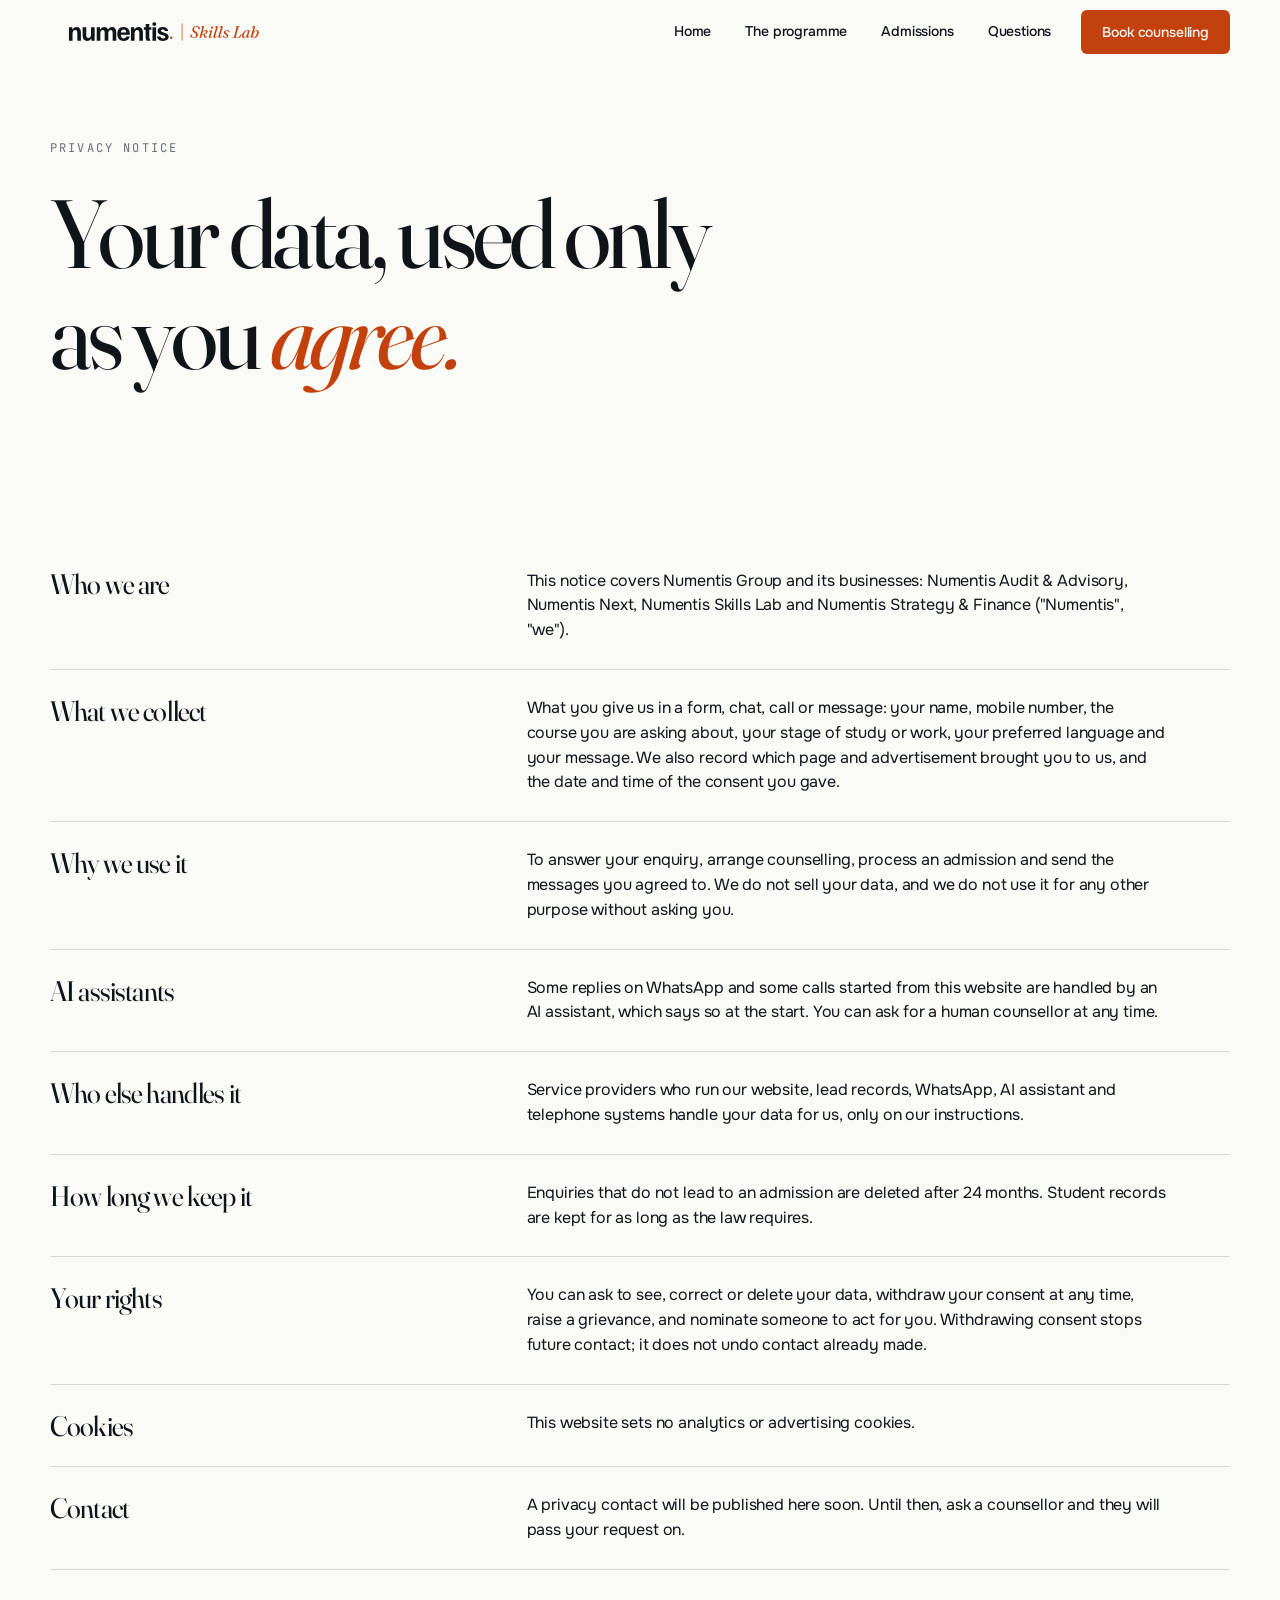
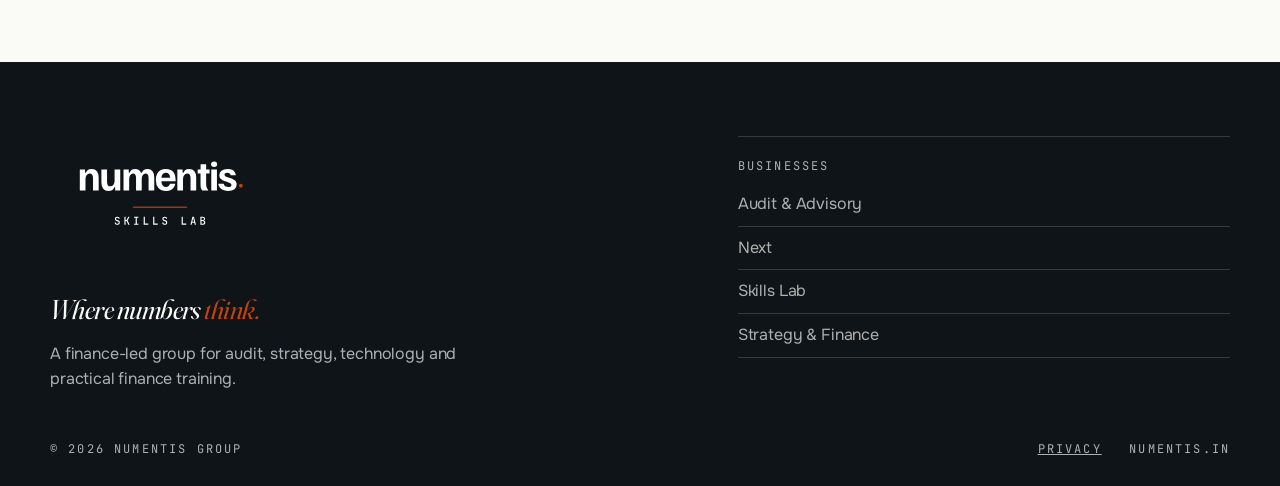
==== commit 22d39063: "Asset version tag ignores line endings Co-Authored-By: Claude Opus 5.5 <noreply@anthropic.com>" ====
--- a/privacy.html
+++ b/privacy.html
@@ -85,7 +85,7 @@
       <p class="err" role="alert"></p>
       <button class="btn btn--primary" type="submit">Book counselling</button>
     </form>
-    <div class="talk"><button type="button" class="btn btn--line" data-voice="agent_4501m89wekzhe6ys4kedff6spmjn">Talk to our AI assistant</button><a class="btn btn--line" href="https://wa.me/15551847712?text=Hi" target="_blank" rel="noopener">Chat on WhatsApp</a></div>
+    
     <div class="done" hidden>
       <div class="dlg__top"><div><p class="label">Counselling</p><h2>Thank you.</h2></div><button type="button" class="x" data-close aria-label="Close">&times;</button></div>
       <p class="s">Preview: this form is not yet connected to the lead system, so nothing was sent.</p>
@@ -93,7 +93,6 @@
   </div>
 </dialog>
 
-<div class="dock" role="group" aria-label="Contact"><a class="dock__b" href="https://wa.me/15551847712?text=Hi" target="_blank" rel="noopener" aria-label="Chat on WhatsApp" title="Chat on WhatsApp"><svg viewBox="0 0 24 24" fill="currentColor" aria-hidden="true"><path d="M17.472 14.382c-.297-.149-1.758-.867-2.03-.967-.273-.099-.471-.148-.67.15-.197.297-.767.966-.94 1.164-.173.199-.347.223-.644.075-.297-.15-1.255-.463-2.39-1.475-.883-.788-1.48-1.761-1.653-2.059-.173-.297-.018-.458.13-.606.134-.133.298-.347.446-.52.149-.174.198-.298.298-.497.099-.198.05-.371-.025-.52-.075-.149-.669-1.612-.916-2.207-.242-.579-.487-.5-.669-.51-.173-.008-.371-.01-.57-.01-.198 0-.52.074-.792.372-.272.297-1.04 1.016-1.04 2.479 0 1.462 1.065 2.875 1.213 3.074.149.198 2.096 3.2 5.077 4.487.709.306 1.262.489 1.694.625.712.227 1.36.195 1.871.118.571-.085 1.758-.719 2.006-1.413.248-.694.248-1.289.173-1.413-.074-.124-.272-.198-.57-.347m-5.421 7.403h-.004a9.87 9.87 0 0 1-5.031-1.378l-.361-.214-3.741.982.998-3.648-.235-.374a9.86 9.86 0 0 1-1.51-5.26c.001-5.45 4.436-9.884 9.888-9.884 2.64 0 5.122 1.03 6.988 2.898a9.825 9.825 0 0 1 2.893 6.994c-.003 5.45-4.437 9.884-9.885 9.884m8.413-18.297A11.815 11.815 0 0 0 12.05 0C5.495 0 .16 5.335.157 11.892c0 2.096.547 4.142 1.588 5.945L.057 24l6.305-1.654a11.882 11.882 0 0 0 5.683 1.448h.005c6.554 0 11.89-5.335 11.893-11.893a11.821 11.821 0 0 0-3.48-8.413z"/></svg></a><button type="button" class="dock__b" data-voice="agent_4501m89wekzhe6ys4kedff6spmjn" aria-label="Talk to our AI assistant" title="Talk to our AI assistant"><svg viewBox="0 0 24 24" fill="none" stroke="currentColor" stroke-width="1.5" stroke-linejoin="round" aria-hidden="true"><path d="M22 16.92v3a2 2 0 0 1-2.18 2 19.79 19.79 0 0 1-8.63-3.07 19.5 19.5 0 0 1-6-6 19.79 19.79 0 0 1-3.07-8.67A2 2 0 0 1 4.11 2h3a2 2 0 0 1 2 1.72c.13.96.36 1.9.7 2.81a2 2 0 0 1-.45 2.11L8.09 9.91a16 16 0 0 0 6 6l1.27-1.27a2 2 0 0 1 2.11-.45c.91.34 1.85.57 2.81.7A2 2 0 0 1 22 16.92z"/></svg></button></div>
 <script src="/assets/site.js?v=e31dd27298" defer></script>
 </body>
 </html>
